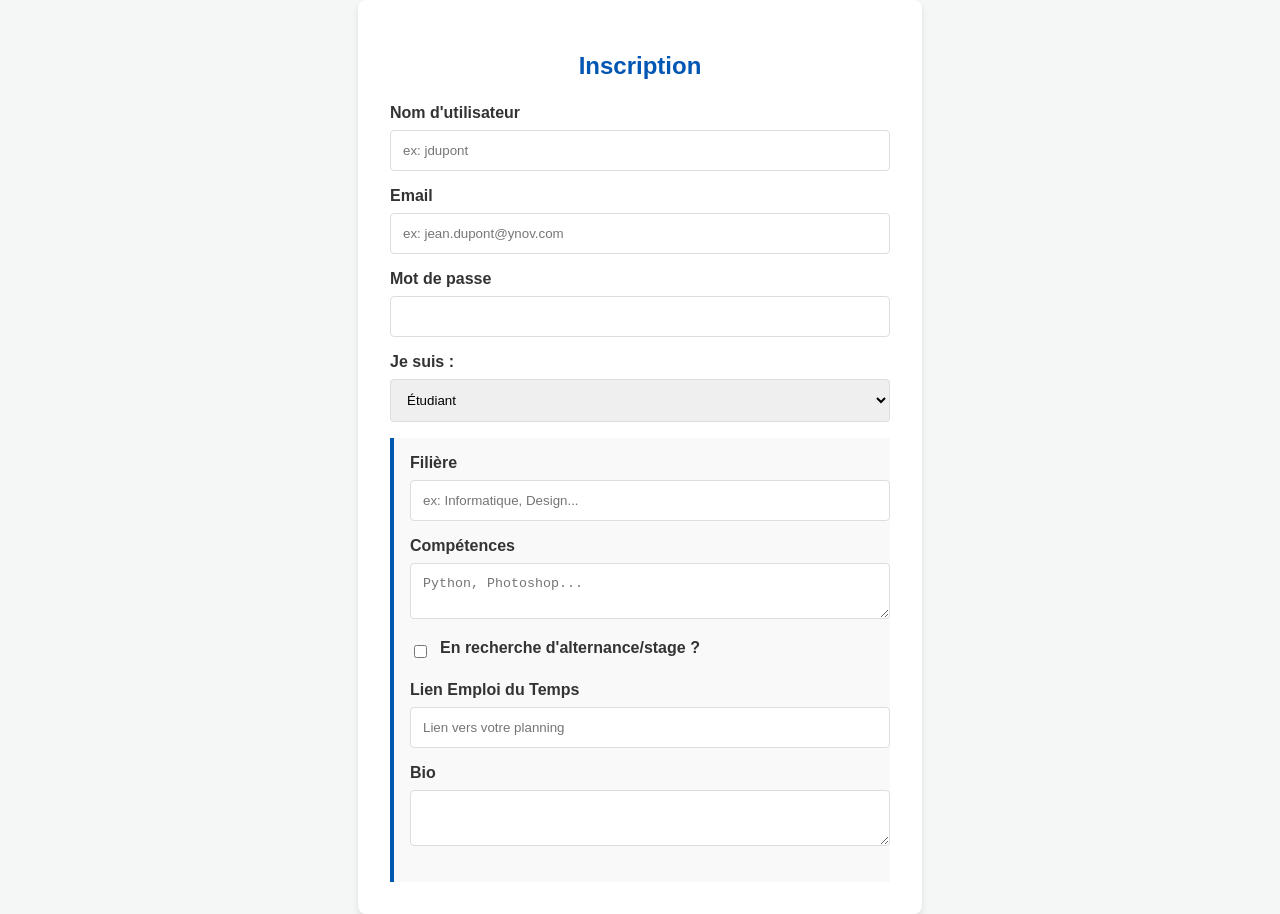
==== register.html @ 18d45001 "inscription/connexion" ====
<!DOCTYPE html>
<html lang="fr">
<head>
    <meta charset="UTF-8">
    <meta name="viewport" content="width=device-width, initial-scale=1.0">
    <title>Inscription - Ynov Social</title>
    <style>
        body { font-family: 'Segoe UI', sans-serif; background-color: #f4f7f6; display: flex; justify-content: center; align-items: center; min-height: 100vh; margin: 0; }
        .container { background: white; padding: 2rem; border-radius: 8px; box-shadow: 0 4px 6px rgba(0,0,0,0.1); width: 100%; max-width: 500px; }
        h2 { color: #0056b3; text-align: center; margin-bottom: 1.5rem; }
        .form-group { margin-bottom: 1rem; }
        label { display: block; margin-bottom: 0.5rem; font-weight: bold; color: #333; }
        input, select, textarea { width: 100%; padding: 0.75rem; border: 1px solid #ddd; border-radius: 4px; box-sizing: border-box; }
        .hidden { display: none; }
        .dynamic-section { border-left: 4px solid #0056b3; padding-left: 1rem; margin-top: 1rem; background: #f9f9f9; padding-top: 1rem; padding-bottom: 1rem; }
        button { width: 100%; padding: 1rem; background-color: #0056b3; color: white; border: none; border-radius: 4px; font-size: 1rem; cursor: pointer; margin-top: 1rem; }
        button:hover { background-color: #004494; }
        .checkbox-group { display: flex; align-items: center; gap: 10px; }
        .checkbox-group input { width: auto; }
    </style>
</head>
<body>
    <div class="container">
        <h2>Inscription</h2>
        <form action="/register" method="POST">
            <!-- Infos Communes (Table User) -->
            <div class="form-group">
                <label for="username">Nom d'utilisateur</label>
                <input type="text" id="username" name="username" required placeholder="ex: jdupont">
            </div>
            <div class="form-group">
                <label for="email">Email</label>
                <input type="email" id="email" name="email" required placeholder="ex: jean.dupont@ynov.com">
            </div>
            <div class="form-group">
                <label for="password">Mot de passe</label>
                <input type="password" id="password" name="password" required>
            </div>
            <div class="form-group">
                <label for="user_type">Je suis :</label>
                <select id="user_type" name="user_type" onchange="toggleFields()">
                    <option value="student">Étudiant</option>
                    <option value="staff">Staff Ynov</option>
                    <option value="external">Externe / Entreprise</option>
                </select>
            </div>

            <!-- Champs spécifiques Étudiant -->
            <div id="student_fields" class="dynamic-section">
                <div class="form-group">
                    <label for="filiere">Filière</label>
                    <input type="text" name="filiere" placeholder="ex: Informatique, Design...">
                </div>
                <div class="form-group">
                    <label for="skills">Compétences</label>
                    <textarea name="skills" rows="2" placeholder="Python, Photoshop..."></textarea>
                </div>
                <div class="form-group checkbox-group">
                    <input type="checkbox" name="is_searching_job" id="is_searching_job">
                    <label for="is_searching_job">En recherche d'alternance/stage ?</label>
                </div>
                <div class="form-group">
                    <label for="Edt">Lien Emploi du Temps</label>
                    <input type="text" name="Edt" placeholder="Lien vers votre planning">
                </div>
                <div class="form-group">
                    <label for="bio">Bio</label>
                    <textarea name="bio" rows="2"></textarea>
                </div>
            </div>

            <!-- Champs spécifiques Staff -->
            <div id="staff_fields" class="dynamic-section hidden">
                <div class="form-group">
                    <label for="role_title">Poste / Titre</label>
                    <input type="text" name="role_title" placeholder="ex: Responsable Pédagogique">
                </div>
                <div class="form-group checkbox-group">
                    <input type="checkbox" name="
            </div>

            <!-- Champs spécifiques Externes -->
            <div id="external_fields" class="dynamic-section hidden">
                <div class="form-group">
                    <label for="organization">Organisation / Entreprise</label>
                    <input type="text" name="organization">
                </div>
                <div class="form-group">
                    <label for="description">Description</label>
                    <textarea name="description" rows="2" placeholder="Pourquoi rejoignez-vous le réseau ?"></textarea>
                </div>
            </div>

            <button type="submit">Créer mon compte</button>
        </form>
    </div>

    <script>
        function toggleFields() {
            const type = document.getElementById('user_type').value;
            document.getElementById('student_fields').classList.add('hidden');
            document.getElementById('staff_fields').classList.add('hidden');
            document.getElementById('external_fields').classList.add('hidden');

            if (type === 'student') {
                document.getElementById('student_fields').classList.remove('hidden');
            } else if (type === 'staff') {
                document.getElementById('staff_fields').classList.remove('hidden');
            } else if (type === 'external') {
                document.getElementById('external_fields').classList.remove('hidden');
            }
        }
    </script>
</body>
</html>
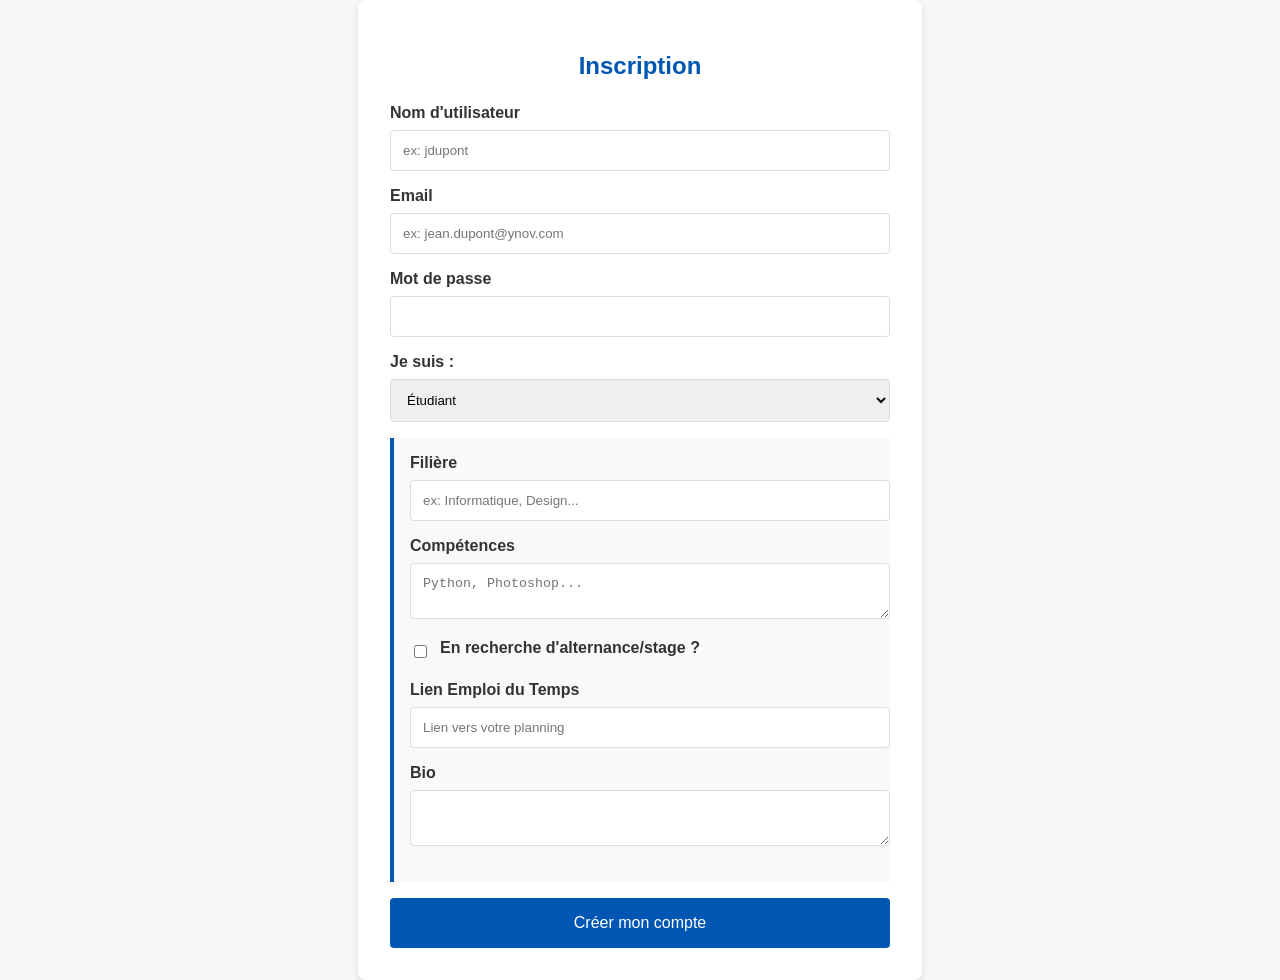
==== commit ef7b6a56: "ajout db" ====
--- a/register.html
+++ b/register.html
@@ -76,7 +76,9 @@
                     <input type="text" name="role_title" placeholder="ex: Responsable Pédagogique">
                 </div>
                 <div class="form-group checkbox-group">
-                    <input type="checkbox" name="
+                    <input type="checkbox" name="request_moderation" id="request_moderation">
+                    <label for="request_moderation">Demander les droits de modération ? (Sera soumis à l'administrateur)</label>
+                </div>
             </div>
 
             <!-- Champs spécifiques Externes -->
